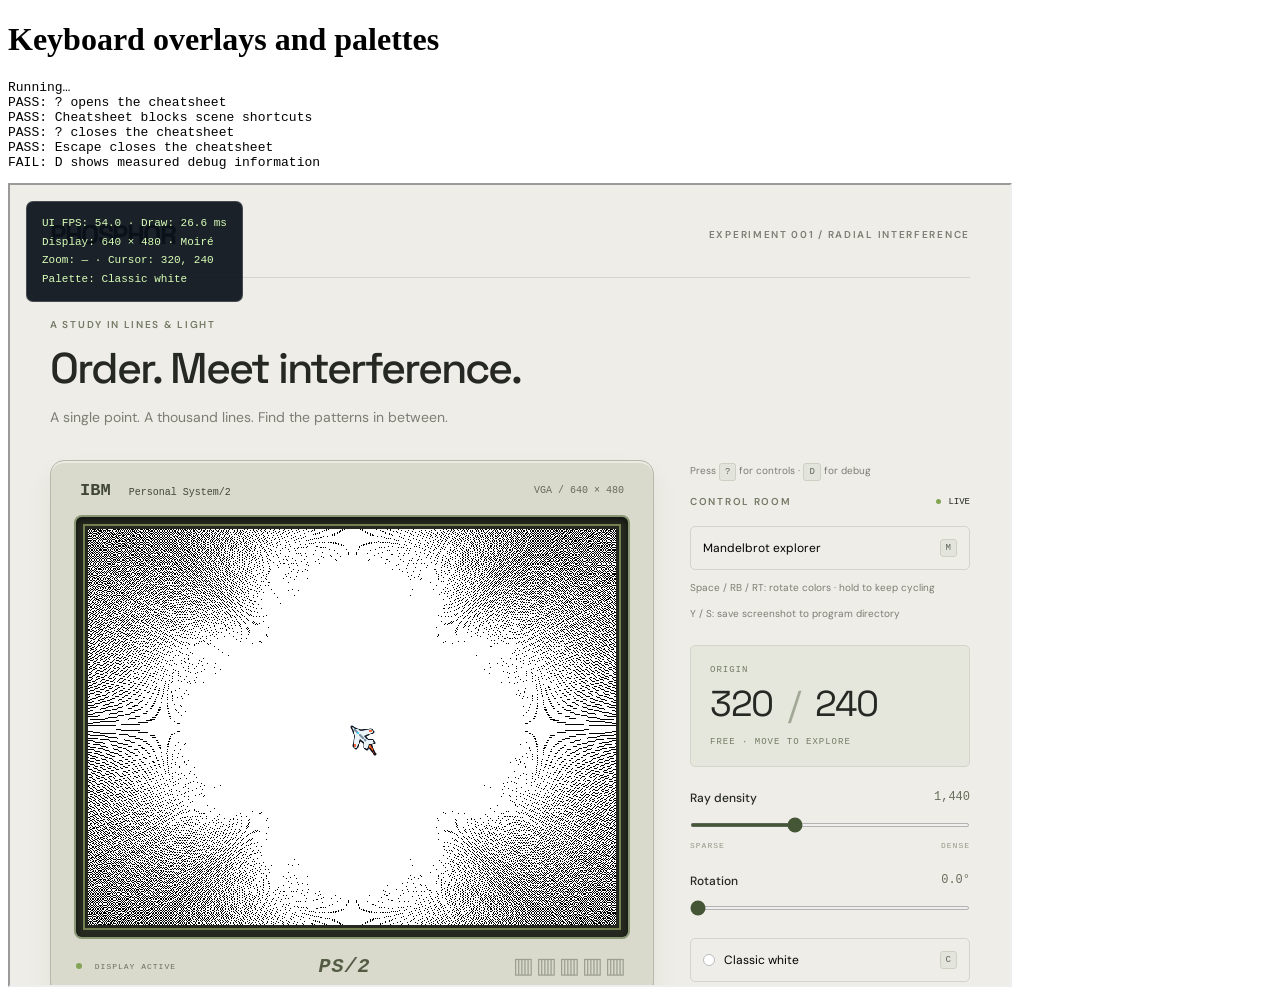
==== tests/controls.html @ 35b84e95 "Baseline working GPU Mandelbrot and moire experiment" ====
<!doctype html><html lang="en"><meta charset="utf-8"><title>Keyboard overlays and palettes</title>
<h1>Keyboard overlays and palettes</h1><pre id="results">Running…</pre>
<iframe id="app" src="../?v=controls2" style="width:1000px;height:800px"></iframe>
<script src="controls.test.js?v=2"></script></html>
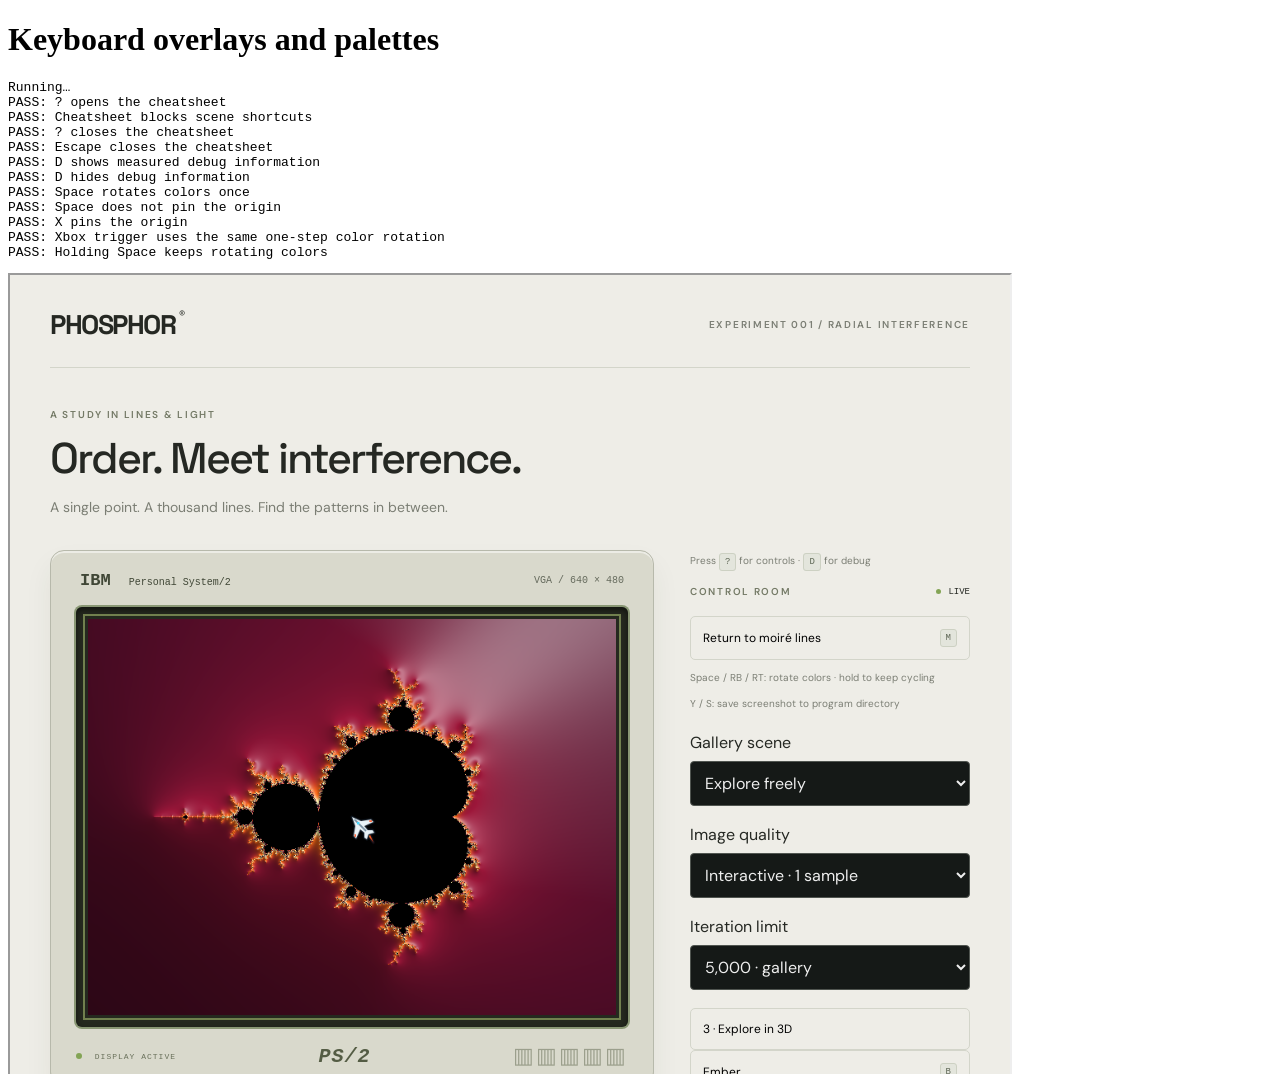
==== commit 17ba60b4: "really nice palettes and color schemes fixed deep zooms preparing multi-fractal type commits" ====
--- a/tests/controls.html
+++ b/tests/controls.html
@@ -1,4 +1,4 @@
 <!doctype html><html lang="en"><meta charset="utf-8"><title>Keyboard overlays and palettes</title>
 <h1>Keyboard overlays and palettes</h1><pre id="results">Running…</pre>
 <iframe id="app" src="../?v=controls2" style="width:1000px;height:800px"></iframe>
-<script src="controls.test.js?v=2"></script></html>
+<script src="controls.test.js?v=36d3290325fe"></script></html>
